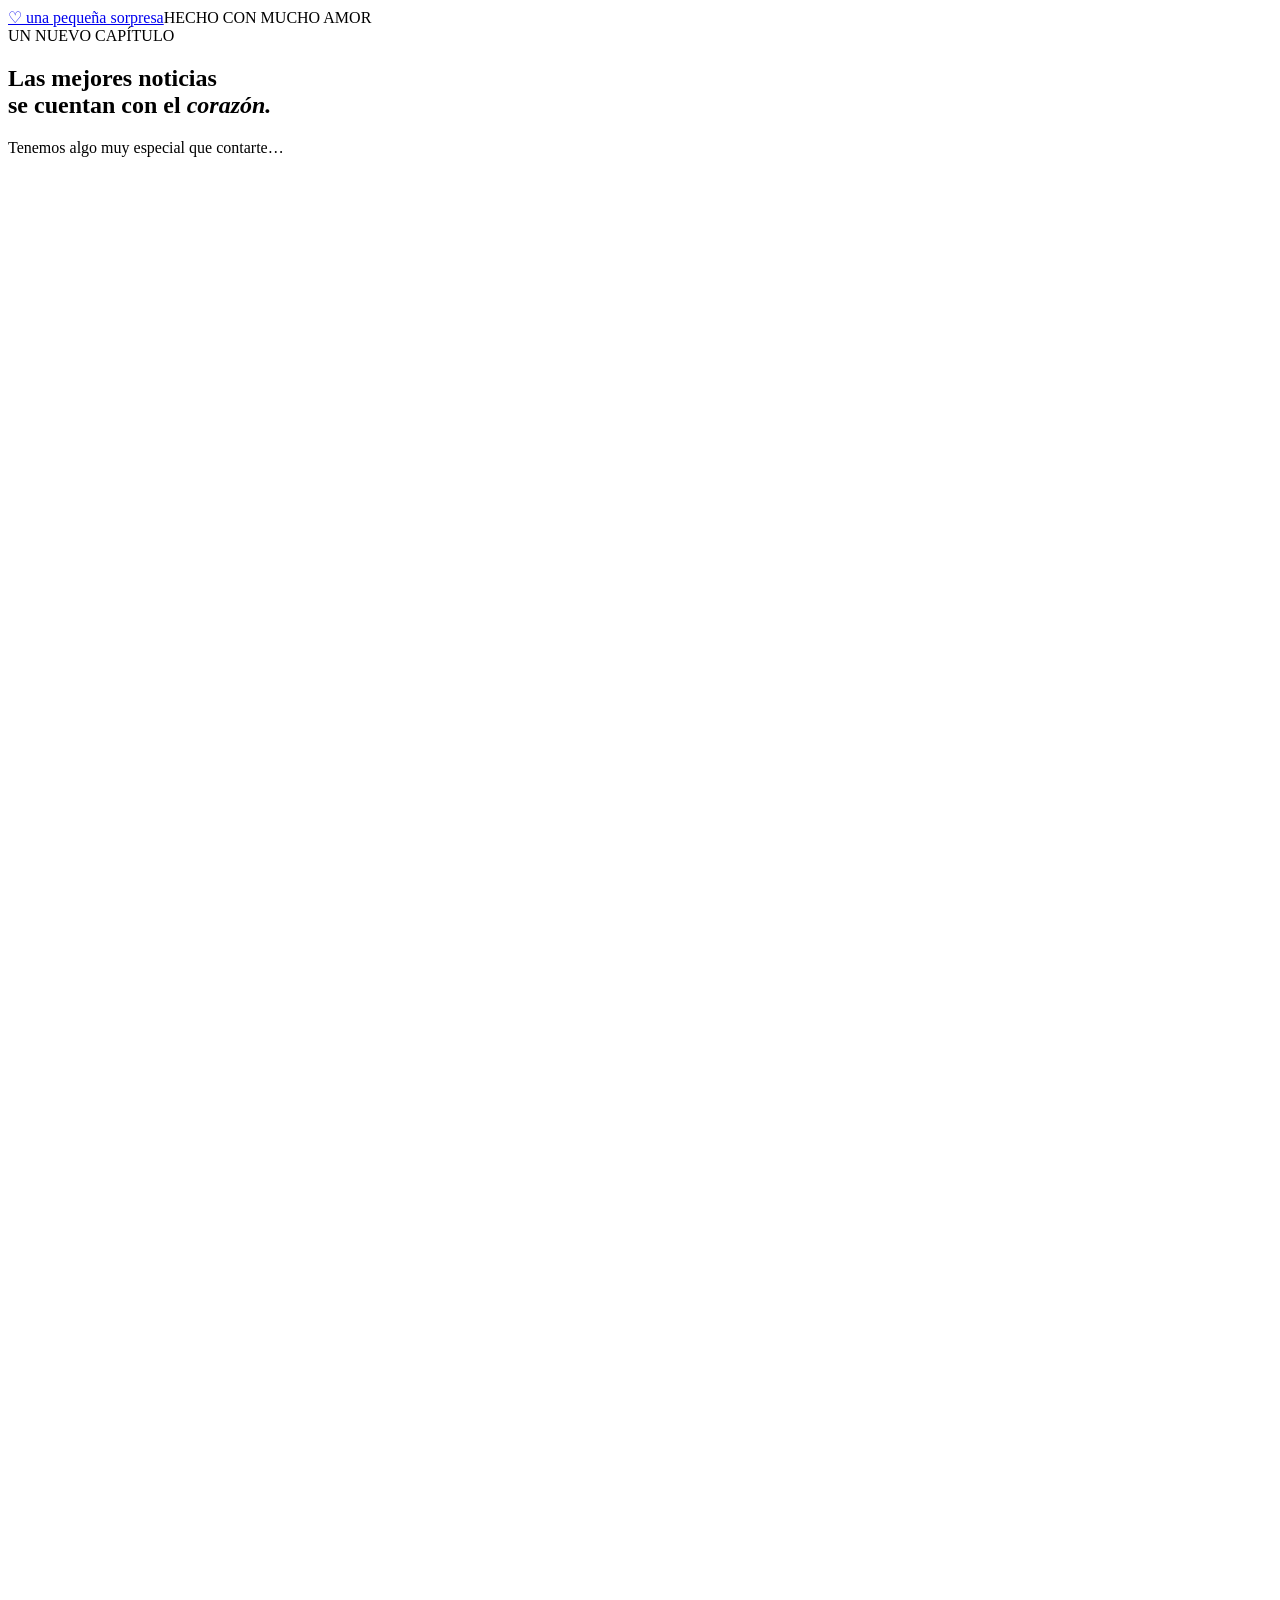
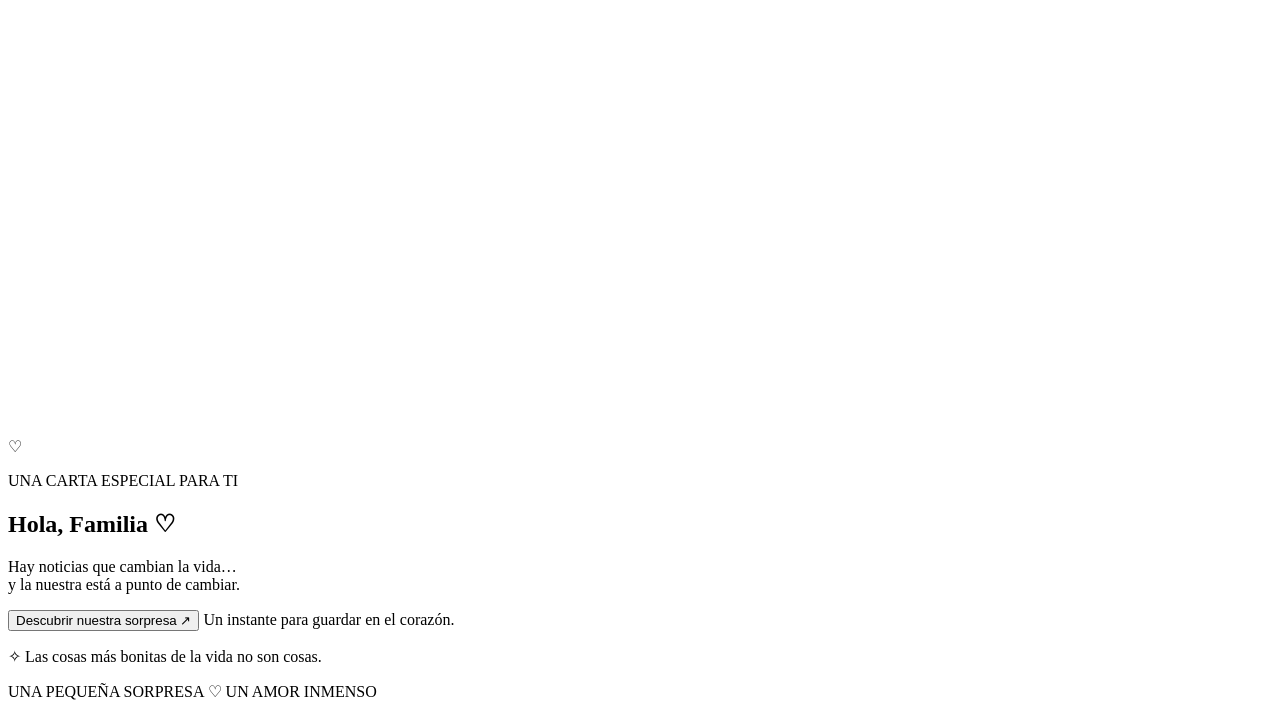
==== index.html @ ed3c3b84 "Iniciar sitio Baby Bizarro" ====
<!DOCTYPE html>
<html lang="es">
<head>
  <meta charset="UTF-8">
  <meta name="viewport" content="width=device-width, initial-scale=1">
  <meta name="description" content="Hay noticias que merecen contarse con el corazón. Tenemos una pequeña sorpresa para ti.">
  <meta property="og:title" content="Una pequeña sorpresa, un amor inmenso">
  <meta property="og:description" content="Tenemos algo muy especial que contarte. Esta carta es para ti.">
  <meta property="og:type" content="website">
  <!-- Al añadir preview.jpg, descomenta y sustituye por su URL pública completa.
  <meta property="og:image" content="https://usuario.github.io/baby/assets/preview.jpg">
  -->
  <meta name="theme-color" content="#f6f3eb">
  <title>Una pequeña sorpresa · Con mucho amor</title>
  <link rel="stylesheet" href="style.css">
  <script src="script.js" defer></script>
</head>
<body>
  <header class="masthead"><a href="./" aria-label="Volver al inicio"><span class="brand-mark" aria-hidden="true">♡</span> una pequeña sorpresa</a><span class="header-note">HECHO CON MUCHO AMOR</span></header>
  <main>
    <section id="welcome" class="welcome" aria-labelledby="welcome-title">
      <div class="eyebrow"><span></span> UN NUEVO CAPÍTULO <span></span></div>
      <h1 id="welcome-title">Las mejores noticias<br>se cuentan con el <em>corazón.</em></h1>
      <p class="intro">Tenemos algo muy especial que contarte…</p>
      <div class="letter">
        <svg class="botanical botanical-left" viewBox="0 0 120 240" fill="none" aria-hidden="true"><path d="M72 234C30 161 87 108 57 12"/><path d="M55 182C4 184 11 143 51 160M54 141C105 131 96 104 58 118M61 95C12 93 19 55 60 73M62 58C102 39 76 17 59 37"/></svg>
        <svg class="botanical botanical-right" viewBox="0 0 120 240" fill="none" aria-hidden="true"><path d="M72 234C30 161 87 108 57 12"/><path d="M55 182C4 184 11 143 51 160M54 141C105 131 96 104 58 118M61 95C12 93 19 55 60 73M62 58C102 39 76 17 59 37"/></svg>
        <div class="envelope" aria-hidden="true"><span class="envelope-flap"></span><span class="seal">♡</span></div>
        <p class="letter-label">UNA CARTA ESPECIAL PARA TI</p>
        <h2>Hola, <span data-name>Familia</span> <span class="small-heart">♡</span></h2>
        <p>Hay noticias que cambian la vida…<br>y la nuestra está a punto de cambiar.</p>
        <button id="discover" class="primary">Descubrir nuestra sorpresa <span aria-hidden="true">↗</span></button>
        <span class="letter-foot">Un instante para guardar en el corazón.</span>
      </div>
      <p class="welcome-foot"><span aria-hidden="true">✧</span> Las cosas más bonitas de la vida no son cosas.</p>
      <noscript><p>Activa JavaScript para abrir tu carta personalizada y descubrir la sorpresa.</p></noscript>
    </section>

    <section id="story" class="story" hidden aria-labelledby="story-title">
      <div class="eyebrow">UNA HISTORIA QUE APENAS COMIENZA</div>
      <div class="story-content" aria-live="polite" aria-atomic="true"><div id="story-symbol" class="story-symbol" aria-hidden="true">✧</div><p id="story-kicker" class="intro"></p><h2 id="story-title" tabindex="-1"></h2><p id="story-detail"></p></div>
      <div class="story-controls"><span id="progress" aria-label="Progreso de la historia">01 / 04</span><button id="skip" class="text-button">Saltar <span aria-hidden="true">↗</span></button></div>
    </section>

    <section id="reveal" class="reveal" hidden aria-labelledby="reveal-title">
      <div class="eyebrow"><span></span> NUESTRO AMOR SIGUE CRECIENDO <span></span></div>
      <p class="reveal-prelude">Un pequeño corazón ya está latiendo…</p>
      <h1 id="reveal-title" tabindex="-1">¡Estamos esperando<br>un <em>bebé!</em></h1>
      <p class="baby-name">Baby Bizarro</p><p class="coming">PRÓXIMAMENTE <span aria-hidden="true">♡</span></p>
      <div class="reveal-grid">
        <figure class="photo-card"><div class="photo-area"><img id="ultrasound" alt="Ecografía de Baby Bizarro" hidden><div id="photo-placeholder"><span aria-hidden="true">♡</span><p>Nuestro pequeño gran amor</p><small>Pronto, su primera fotografía.</small></div></div><figcaption>Tan pequeñito. Tan inmenso lo que sentimos.</figcaption></figure>
        <div class="message-card"><p class="letter-label">Y TÚ FORMAS PARTE DE ESTA HISTORIA</p><h2><span data-name>Familia</span>…</h2><p>Prepárate para una nueva aventura…</p><p id="relationship" class="relationship"></p><div class="divider"></div><p>Ya hay una pequeña personita creciendo con mucho amor.</p><p>Y queríamos que tú fueras parte de este momento tan especial.</p></div>
      </div>
      <div class="secret"><span aria-hidden="true">♡</span><h2>Por ahora es nuestro pequeño secreto.</h2><p>Gracias por compartir esta alegría con nosotros. ❤️</p></div>
      <a id="share" class="primary" target="_blank" rel="noopener noreferrer">Compartir nuestra alegría <span aria-hidden="true">♡</span></a>
      <p class="share-note">Comparte la emoción, guarda la sorpresa.</p>
      <button id="replay" class="text-button replay">Volver a vivir este momento <span aria-hidden="true">↺</span></button>
    </section>
  </main>
  <footer>UNA PEQUEÑA SORPRESA <span aria-hidden="true">♡</span> UN AMOR INMENSO</footer>
  <button id="music-toggle" class="music-toggle" aria-label="Activar música" aria-pressed="false" title="Activar música" hidden><span aria-hidden="true">♫</span></button>
  <p id="music-status" class="music-status" role="status"></p>
  <audio id="music" loop preload="none"></audio>
  <div id="particles" class="particles" aria-hidden="true"></div>
</body>
</html>
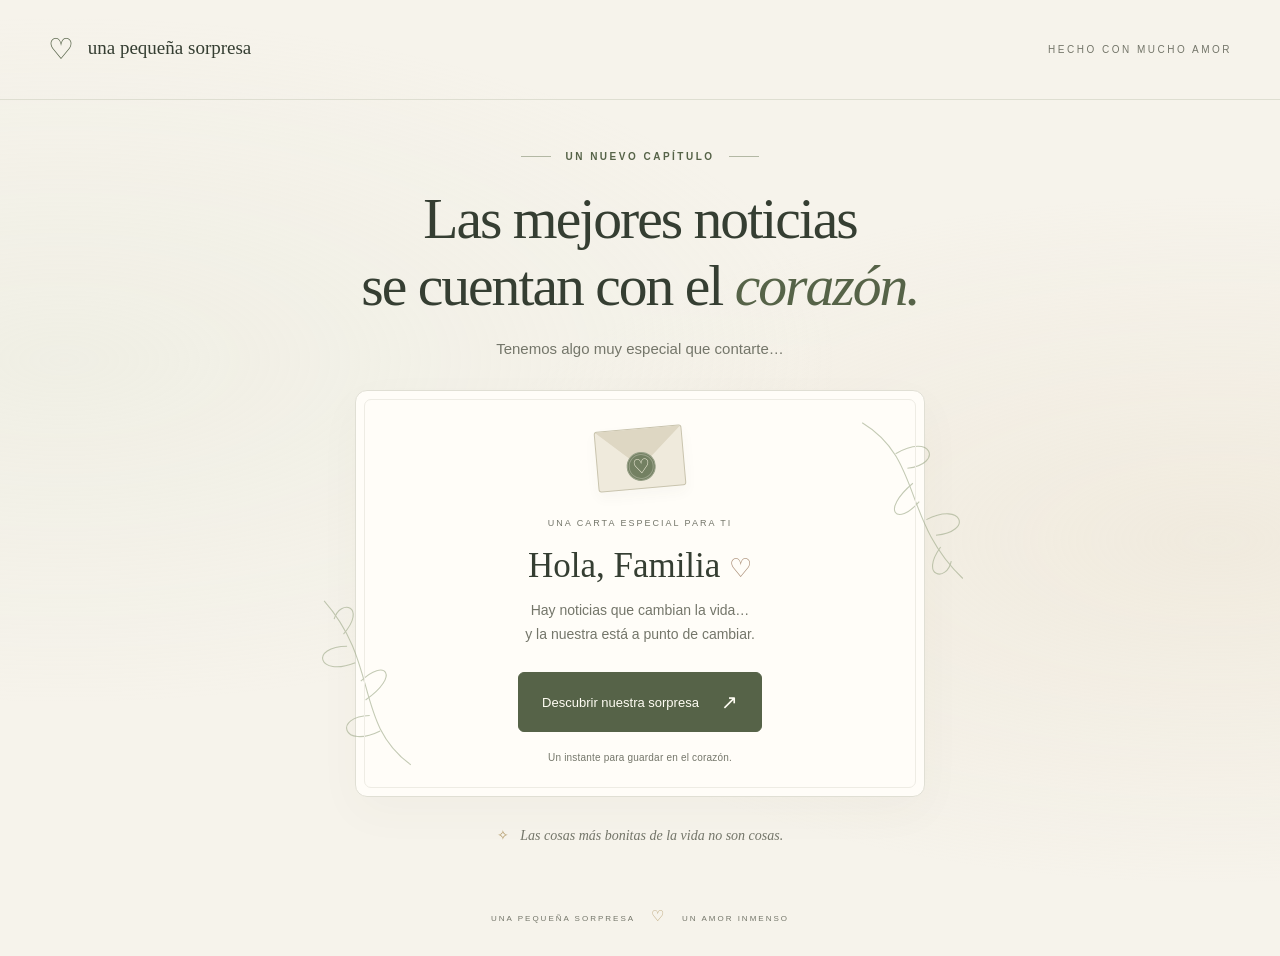
==== commit 077c37e4: "Actualizar nombre a Bizarro Pariona y mejorar diseño responsive" ====
--- a/index.html
+++ b/index.html
@@ -46,9 +46,9 @@
       <div class="eyebrow"><span></span> NUESTRO AMOR SIGUE CRECIENDO <span></span></div>
       <p class="reveal-prelude">Un pequeño corazón ya está latiendo…</p>
       <h1 id="reveal-title" tabindex="-1">¡Estamos esperando<br>un <em>bebé!</em></h1>
-      <p class="baby-name">Baby Bizarro</p><p class="coming">PRÓXIMAMENTE <span aria-hidden="true">♡</span></p>
+      <p class="baby-name">Bizarro Pariona</p><p class="coming">PRÓXIMAMENTE <span aria-hidden="true">♡</span></p>
       <div class="reveal-grid">
-        <figure class="photo-card"><div class="photo-area"><img id="ultrasound" alt="Ecografía de Baby Bizarro" hidden><div id="photo-placeholder"><span aria-hidden="true">♡</span><p>Nuestro pequeño gran amor</p><small>Pronto, su primera fotografía.</small></div></div><figcaption>Tan pequeñito. Tan inmenso lo que sentimos.</figcaption></figure>
+        <figure class="photo-card"><div class="photo-area"><img id="ultrasound" alt="Ecografía de Bizarro Pariona" hidden><div id="photo-placeholder"><span aria-hidden="true">♡</span><p>Nuestro pequeño gran amor</p><small>Pronto, su primera fotografía.</small></div></div><figcaption>Tan pequeñito. Tan inmenso lo que sentimos.</figcaption></figure>
         <div class="message-card"><p class="letter-label">Y TÚ FORMAS PARTE DE ESTA HISTORIA</p><h2><span data-name>Familia</span>…</h2><p>Prepárate para una nueva aventura…</p><p id="relationship" class="relationship"></p><div class="divider"></div><p>Ya hay una pequeña personita creciendo con mucho amor.</p><p>Y queríamos que tú fueras parte de este momento tan especial.</p></div>
       </div>
       <div class="secret"><span aria-hidden="true">♡</span><h2>Por ahora es nuestro pequeño secreto.</h2><p>Gracias por compartir esta alegría con nosotros. ❤️</p></div>
--- a/style.css
+++ b/style.css
@@ -0,0 +1,34 @@
+:root{--paper:#f6f3eb;--ink:#353e32;--muted:#74766a;--olive:#566348;--gold:#b39a68;--line:#deded1;--serif:Georgia,'Times New Roman',serif}
+*{box-sizing:border-box}body{margin:0;background:var(--paper);color:var(--ink);font-family:Arial,Helvetica,sans-serif;font-size:15px;line-height:1.7}body::before{content:"";position:fixed;inset:0;pointer-events:none;background:radial-gradient(ellipse at 5% 40%,#e3e7d74d,transparent 45%),radial-gradient(ellipse at 95% 60%,#e9dfcc66,transparent 45%);z-index:-1}button,a{-webkit-tap-highlight-color:transparent}button{font:inherit;cursor:pointer}a{color:inherit;text-decoration:none}[hidden]{display:none!important}button:focus-visible,a:focus-visible{outline:3px solid var(--gold);outline-offset:5px}h1,h2,p,figure{margin:0}h1,h2{font-family:var(--serif);font-weight:400;line-height:1.15}h1{font-size:clamp(38px,4.5vw,64px);letter-spacing:-2px}h1 em{font-weight:400;color:var(--olive)}.masthead{max-width:1320px;margin:auto;padding:25px 48px;display:flex;justify-content:space-between;align-items:center;border-bottom:1px solid var(--line)}.masthead a{font-family:var(--serif);font-size:19px}.brand-mark{font-size:29px;vertical-align:middle;margin-right:9px;color:var(--olive)}.header-note,.eyebrow,.letter-label,.coming,footer{font-size:10px;letter-spacing:2.5px}.header-note{color:var(--muted)}main{padding:0 24px}.welcome{text-align:center;padding:48px 0 35px}.eyebrow{display:flex;align-items:center;justify-content:center;gap:14px;color:var(--olive);font-weight:600;margin-bottom:21px}.eyebrow>span{height:1px;width:30px;background:#b3b8a4}.intro{color:var(--muted);margin:17px 0 29px}.letter{position:relative;max-width:570px;margin:0 auto;padding:35px 45px 30px;border:1px solid #e0dfd4;border-radius:12px;background:#fffdf8;box-shadow:0 15px 45px #4b503509;isolation:isolate}.letter::after{content:"";position:absolute;inset:8px;border:1px solid #eeece4;border-radius:7px;pointer-events:none;z-index:-1}.envelope{width:88px;height:61px;border:1px solid #c9c4ae;background:#efeadc;margin:2px auto 27px;position:relative;border-radius:3px;box-shadow:0 6px 14px #4147330a;transform:rotate(-5deg)}.envelope-flap{position:absolute;inset:0;clip-path:polygon(0 0,100% 0,50% 65%);background:#ded7c3}.seal{position:absolute;background:#738062;color:#fff8e7;border:3px double #99a189;border-radius:50%;width:29px;height:29px;left:29px;top:23px;line-height:23px;font-size:20px}.letter-label{font-size:9px;letter-spacing:2px;color:var(--muted);margin-bottom:14px}.letter h2{font-size:35px;overflow-wrap:anywhere;margin-bottom:13px}.small-heart{color:#a88c74;font-size:26px}.letter p:not(.letter-label){color:var(--muted);font-size:14px}.primary{border:1px solid var(--olive);border-radius:6px;display:inline-flex;justify-content:center;align-items:center;gap:22px;background:var(--olive);color:#fffdf4;padding:14px 23px;font-size:13px;line-height:1.5;transition:background .2s,transform .2s;max-width:100%}.primary:hover{background:#424f37;transform:translateY(-2px)}.letter .primary{margin-top:26px}.primary span{font-size:20px}.letter-foot{display:block;font-size:10px;color:var(--muted);margin-top:17px;letter-spacing:.2px}.botanical{position:absolute;width:100px;height:200px;stroke:#9ca887;stroke-width:1.3;z-index:-1;opacity:.6;pointer-events:none}.botanical-left{left:-43px;bottom:14px;transform:rotate(-24deg)}.botanical-right{right:-43px;top:10px;transform:rotate(151deg)}.welcome-foot{font-family:var(--serif);font-size:14px;font-style:italic;color:var(--muted);margin-top:27px}.welcome-foot span{font-style:normal;margin-right:8px;color:var(--gold)}footer{padding:20px 24px 27px;text-align:center;color:var(--muted);font-size:8px;letter-spacing:2px}footer span{margin:0 12px;color:var(--gold);font-size:15px}.story{max-width:720px;margin:auto;min-height:75vh;text-align:center;padding:65px 0 20px}.story-content{min-height:360px;display:flex;flex-direction:column;align-items:center;justify-content:center}.story-symbol{font-family:var(--serif);font-size:60px;color:var(--gold)}.story-content h2{font-size:clamp(34px,5vw,54px);overflow-wrap:anywhere;max-width:100%}.story-content .intro{margin:12px 0}.story-content>p:last-child{color:var(--muted);margin-top:18px}.story-controls{display:flex;justify-content:space-between;align-items:center;border-top:1px solid var(--line);padding-top:20px;margin-top:35px}.story-controls>span{font-size:10px;letter-spacing:2px;color:var(--muted)}.text-button{border:0;background:transparent;padding:10px;color:var(--olive);font-size:12px;text-decoration:underline;text-underline-offset:5px}.heartbeat{animation:beat 1.4s ease-in-out 3}.enter{animation:enter .75s ease both}.reveal{text-align:center;max-width:890px;margin:auto;padding:44px 0 30px}.reveal-prelude{font-family:var(--serif);font-style:italic;color:var(--muted);margin:0 0 18px}.baby-name{font-family:var(--serif);font-size:30px;margin-top:20px}.coming{color:var(--muted);margin:6px 0 34px}.coming span{color:var(--gold);font-size:18px;margin-left:8px}.reveal-grid{display:grid;grid-template-columns:1fr 1.1fr;gap:36px;text-align:left;align-items:center}.photo-card{background:#fffdf8;padding:14px 14px 18px;border:1px solid var(--line);box-shadow:0 12px 30px #454a350a;transform:rotate(-2deg);border-radius:4px}.photo-area{aspect-ratio:1.2;background:#e9e8de;display:grid;place-items:center;overflow:hidden;border-radius:2px}.photo-area img{width:100%;height:100%;object-fit:contain}.photo-area>div{text-align:center;padding:20px;color:var(--olive)}.photo-area span{font-size:64px;line-height:1.5}.photo-area p{font-family:var(--serif);font-size:20px}.photo-area small{color:var(--muted);font-size:11px}figcaption{text-align:center;font-family:var(--serif);font-style:italic;font-size:13px;margin-top:15px}.message-card{padding:20px 0}.message-card h2{font-size:32px;overflow-wrap:anywhere;margin-bottom:12px}.message-card>p{font-size:14px;margin-bottom:12px;color:var(--muted)}.message-card .letter-label{font-size:9px}.message-card .relationship{font-family:var(--serif);font-size:26px;color:var(--olive);line-height:1.3}.divider{height:1px;background:var(--line);width:48px;margin:24px 0}.secret{margin:40px auto 24px}.secret>span{color:var(--gold);font-size:28px}.secret h2{font-size:23px;margin:9px 0}.secret p,.share-note{font-size:12px;color:var(--muted)}.share-note{font-size:10px;margin-top:12px}.replay{display:block;margin:20px auto 0}.music-toggle{position:fixed;right:22px;bottom:22px;width:43px;height:43px;border-radius:50%;border:1px solid #c9cebe;background:#fffdf5;color:var(--olive);box-shadow:0 3px 12px #3540300d;font-size:20px;z-index:3}.music-toggle[aria-pressed="false"]::after{content:"";position:absolute;width:24px;height:1px;background:var(--olive);transform:rotate(-45deg);top:20px;left:9px}.music-status{position:fixed;bottom:73px;right:20px;max-width:230px;background:var(--paper);border-radius:6px;font-size:12px;color:var(--muted);z-index:3}.music-status:not(:empty){padding:10px 14px;border:1px solid var(--line)}.particles{position:fixed;inset:0;pointer-events:none;overflow:hidden;z-index:5}.particle{position:absolute;top:-30px;color:var(--gold);animation:fall 4s ease-in forwards;font-size:16px}.particle:nth-child(3n){color:#98a789}.particle:nth-child(3n+1){color:#cdb4a2}@keyframes enter{from{opacity:0;transform:translateY(12px)}to{opacity:1;transform:translateY(0)}}@keyframes beat{0%,100%{transform:scale(1)}35%{transform:scale(1.13)}55%{transform:scale(1)}}@keyframes fall{to{transform:translate3d(var(--drift),105vh,0) rotate(200deg);opacity:0}}
+@media(min-width:1500px){.welcome{padding-top:70px}.letter{margin-top:36px}}@media(max-width:600px){.masthead{padding:17px 22px}.masthead a{font-size:16px}.header-note{display:none}main{padding:0 22px}.welcome{padding-top:34px}.eyebrow{font-size:8px;letter-spacing:1.8px;margin-bottom:20px}h1{letter-spacing:-1.2px}.intro{font-size:13px;margin:16px 0 25px}.letter{padding:28px 20px 25px}.letter h2{font-size:30px}.botanical{width:60px;height:140px}.botanical-left{left:-20px}.botanical-right{right:-20px}.primary{gap:14px;padding:13px 17px;font-size:12px}.letter-foot{font-size:9px}.welcome-foot{font-size:12px;margin-top:24px}.story{padding-top:45px}.story-content{min-height:350px}.story .eyebrow{line-height:1.8}.reveal-grid{grid-template-columns:1fr;gap:22px;max-width:390px;margin:auto}.photo-card{margin:0 10px}.message-card{padding:12px 3px;text-align:center}.divider{margin:20px auto}.reveal{padding-top:35px}.reveal h1{font-size:42px}.reveal-prelude{font-size:14px}.secret{margin-top:20px}.secret h2{font-size:22px}.music-toggle{right:12px;bottom:12px}footer{font-size:7px;letter-spacing:1.3px;padding-right:45px;padding-left:45px}}@media(prefers-reduced-motion:reduce){*,*::before,*::after{animation:none!important;transition:none!important;scroll-behavior:auto!important}}
+:root { -webkit-text-size-adjust: 100%; }
+
+/* Keep personalized text, grid items and decorative artwork inside the viewport. */
+main { overflow: clip; }
+h1, h2, p, .primary { overflow-wrap: anywhere; }
+.reveal-grid { grid-template-columns: minmax(0, 1fr) minmax(0, 1.1fr); }
+.reveal-grid > *, .story-content > * { min-width: 0; max-width: 100%; }
+.photo-area { width: 100%; min-width: 0; }
+.photo-area img { display: block; min-width: 0; min-height: 0; }
+.primary, .text-button { min-height: 44px; }
+.music-toggle { width: 44px; height: 44px; }
+.baby-name { font-size: clamp(26px, 5vw, 34px); }
+
+@media (max-width: 760px) {
+  .reveal-grid { grid-template-columns: minmax(0, 1fr); max-width: 430px; margin-inline: auto; }
+  .message-card { text-align: center; }
+  .divider { margin-inline: auto; }
+}
+
+@media (max-width: 600px) {
+  h1 { font-size: clamp(32px, 9.5vw, 46px); }
+  .reveal h1 { font-size: clamp(32px, 9.5vw, 42px); }
+  .eyebrow { gap: 8px; letter-spacing: 1.4px; }
+  .eyebrow > span { flex: 0 0 18px; }
+  .letter .primary { width: 100%; }
+  .story { min-height: 75svh; padding-top: 32px; }
+  .story-content { min-height: min(350px, 52svh); }
+  .story-content h2 { font-size: clamp(28px, 8.5vw, 42px); }
+  .music-toggle { right: max(12px, env(safe-area-inset-right)); bottom: max(12px, env(safe-area-inset-bottom)); }
+  footer { padding-bottom: max(27px, env(safe-area-inset-bottom)); }
+}
